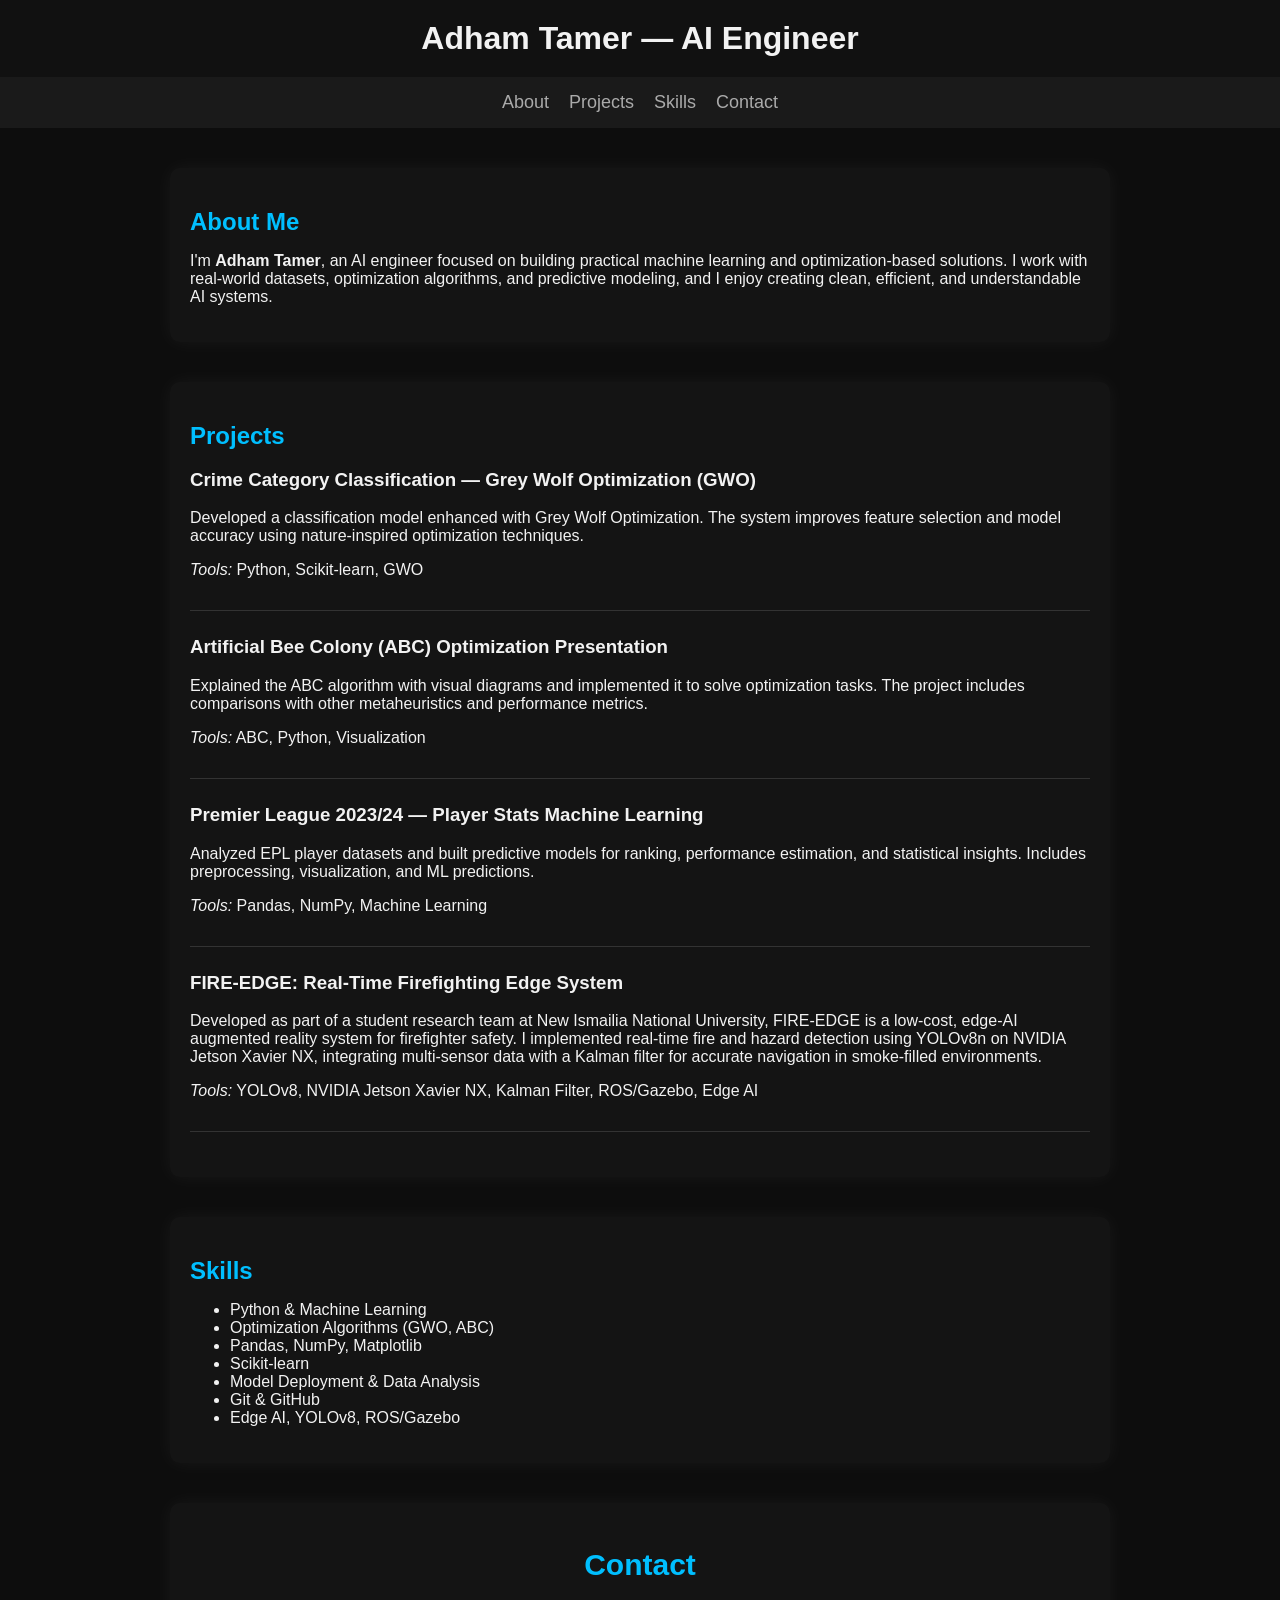
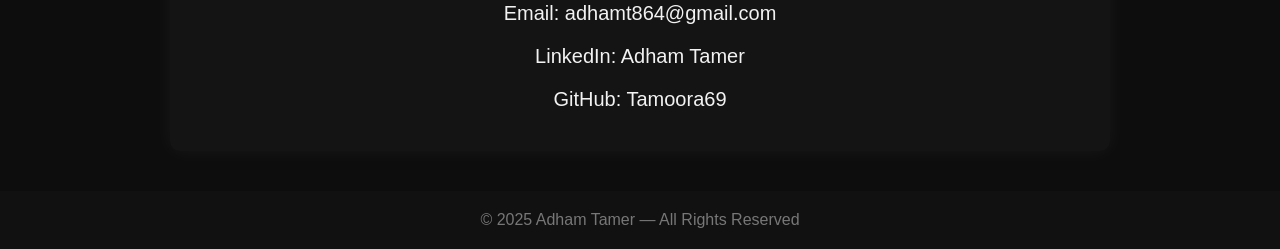
==== index.html @ f4a02a31 "Add files via upload" ====
<!DOCTYPE html>
<html lang="en">
<head>
  <meta charset="UTF-8" />
  <meta name="viewport" content="width=device-width, initial-scale=1.0" />
  <title>Adham Tamer - AI Engineer Portfolio</title>
  <style>
    body {
      margin: 0;
      font-family: Arial, sans-serif;
      background-color: #0d0d0d;
      color: #f2f2f2;
    }
    header {
      background: #111;
      padding: 20px;
      text-align: center;
      font-size: 32px;
      font-weight: bold;
    }
    nav {
      display: flex;
      justify-content: center;
      gap: 20px;
      padding: 15px;
      background: #1a1a1a;
    }
    nav a {
      color: #aaa;
      text-decoration: none;
      font-size: 18px;
    }
    nav a:hover {
      color: #00bfff;
    }
    section {
      max-width: 900px;
      margin: 40px auto;
      padding: 20px;
      background: #141414;
      border-radius: 10px;
      box-shadow: 0 0 20px rgba(255,255,255,0.05);
    }
    h2 {
      color: #00bfff;
      margin-bottom: 10px;
    }
    .project {
      margin-bottom: 25px;
      padding-bottom: 15px;
      border-bottom: 1px solid #333;
    }
    .contact {
      text-align: center;
      font-size: 20px;
    }
    footer {
      text-align: center;
      padding: 20px;
      background: #111;
      margin-top: 40px;
      color: #777;
    }
  </style>
</head>
<body>
  <header>Adham Tamer — AI Engineer</header>

  <nav>
    <a href="#about">About</a>
    <a href="#projects">Projects</a>
    <a href="#skills">Skills</a>
    <a href="#contact">Contact</a>
  </nav>

  <section id="about">
    <h2>About Me</h2>
    <p>I'm <strong>Adham Tamer</strong>, an AI engineer focused on building practical machine learning and optimization-based solutions. I work with real-world datasets, optimization algorithms, and predictive modeling, and I enjoy creating clean, efficient, and understandable AI systems.</p>
  </section>

  <section id="projects">
    <h2>Projects</h2>

    <div class="project">
      <h3>Crime Category Classification — Grey Wolf Optimization (GWO)</h3>
      <p>Developed a classification model enhanced with Grey Wolf Optimization. The system improves feature selection and model accuracy using nature-inspired optimization techniques.</p>
      <p><em>Tools:</em> Python, Scikit-learn, GWO</p>
    </div>

    <div class="project">
      <h3>Artificial Bee Colony (ABC) Optimization Presentation</h3>
      <p>Explained the ABC algorithm with visual diagrams and implemented it to solve optimization tasks. The project includes comparisons with other metaheuristics and performance metrics.</p>
      <p><em>Tools:</em> ABC, Python, Visualization</p>
    </div>

    <div class="project">
      <h3>Premier League 2023/24 — Player Stats Machine Learning</h3>
      <p>Analyzed EPL player datasets and built predictive models for ranking, performance estimation, and statistical insights. Includes preprocessing, visualization, and ML predictions.</p>
      <p><em>Tools:</em> Pandas, NumPy, Machine Learning</p>
    </div>

    <div class="project">
      <h3>FIRE-EDGE: Real-Time Firefighting Edge System</h3>
      <p>
        Developed as part of a student research team at New Ismailia National University, FIRE-EDGE is a low-cost, edge-AI augmented reality system for firefighter safety. I implemented real-time fire and hazard detection using YOLOv8n on NVIDIA Jetson Xavier NX, integrating multi-sensor data with a Kalman filter for accurate navigation in smoke-filled environments.
      </p>
      <p><em>Tools:</em> YOLOv8, NVIDIA Jetson Xavier NX, Kalman Filter, ROS/Gazebo, Edge AI</p>
    </div>
  </section>

  <section id="skills">
    <h2>Skills</h2>
    <ul>
      <li>Python & Machine Learning</li>
      <li>Optimization Algorithms (GWO, ABC)</li>
      <li>Pandas, NumPy, Matplotlib</li>
      <li>Scikit-learn</li>
      <li>Model Deployment & Data Analysis</li>
      <li>Git & GitHub</li>
      <li>Edge AI, YOLOv8, ROS/Gazebo</li>
    </ul>
  </section>

  <section id="contact" class="contact">
    <h2>Contact</h2>
    <p>Email: adhamt864@gmail.com</p>
    <p>LinkedIn: Adham Tamer</p>
    <p>GitHub: Tamoora69</p>
  </section>

  <footer>
    © 2025 Adham Tamer — All Rights Reserved
  </footer>
</body>
</html>
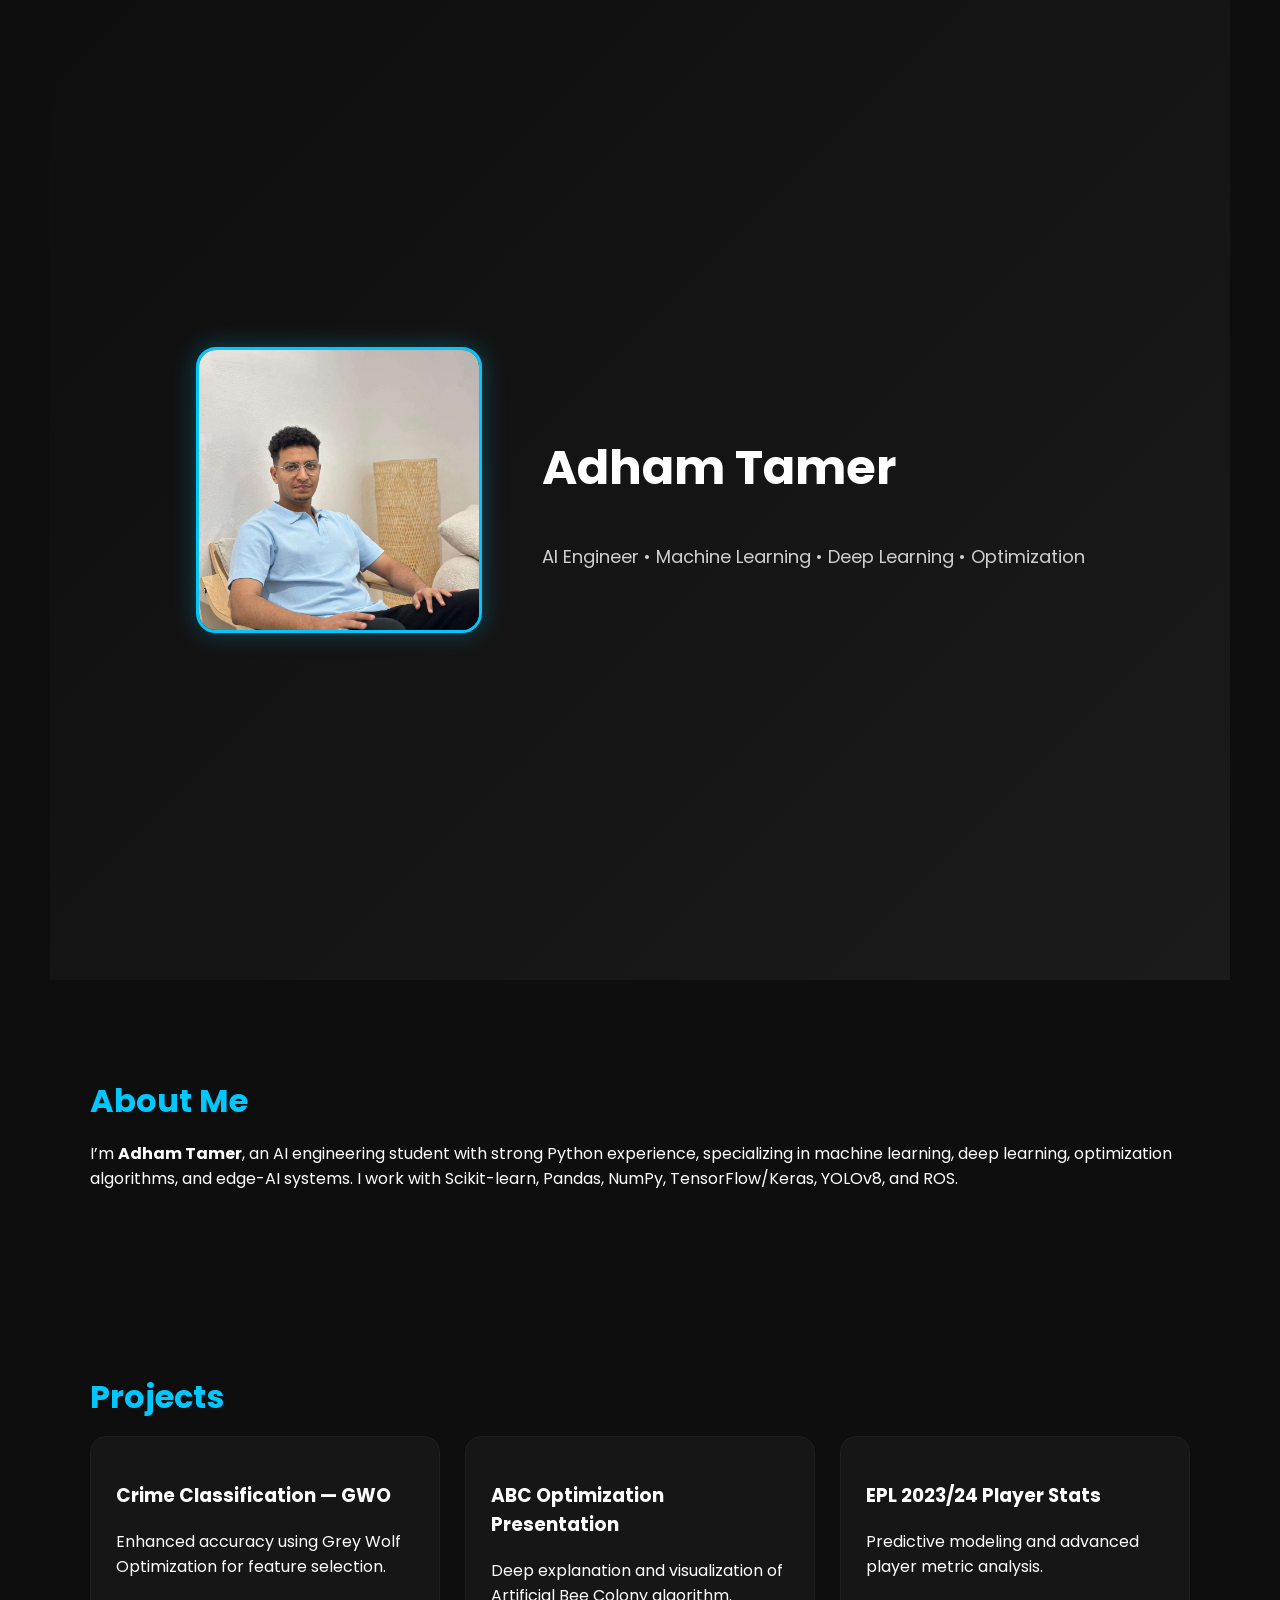
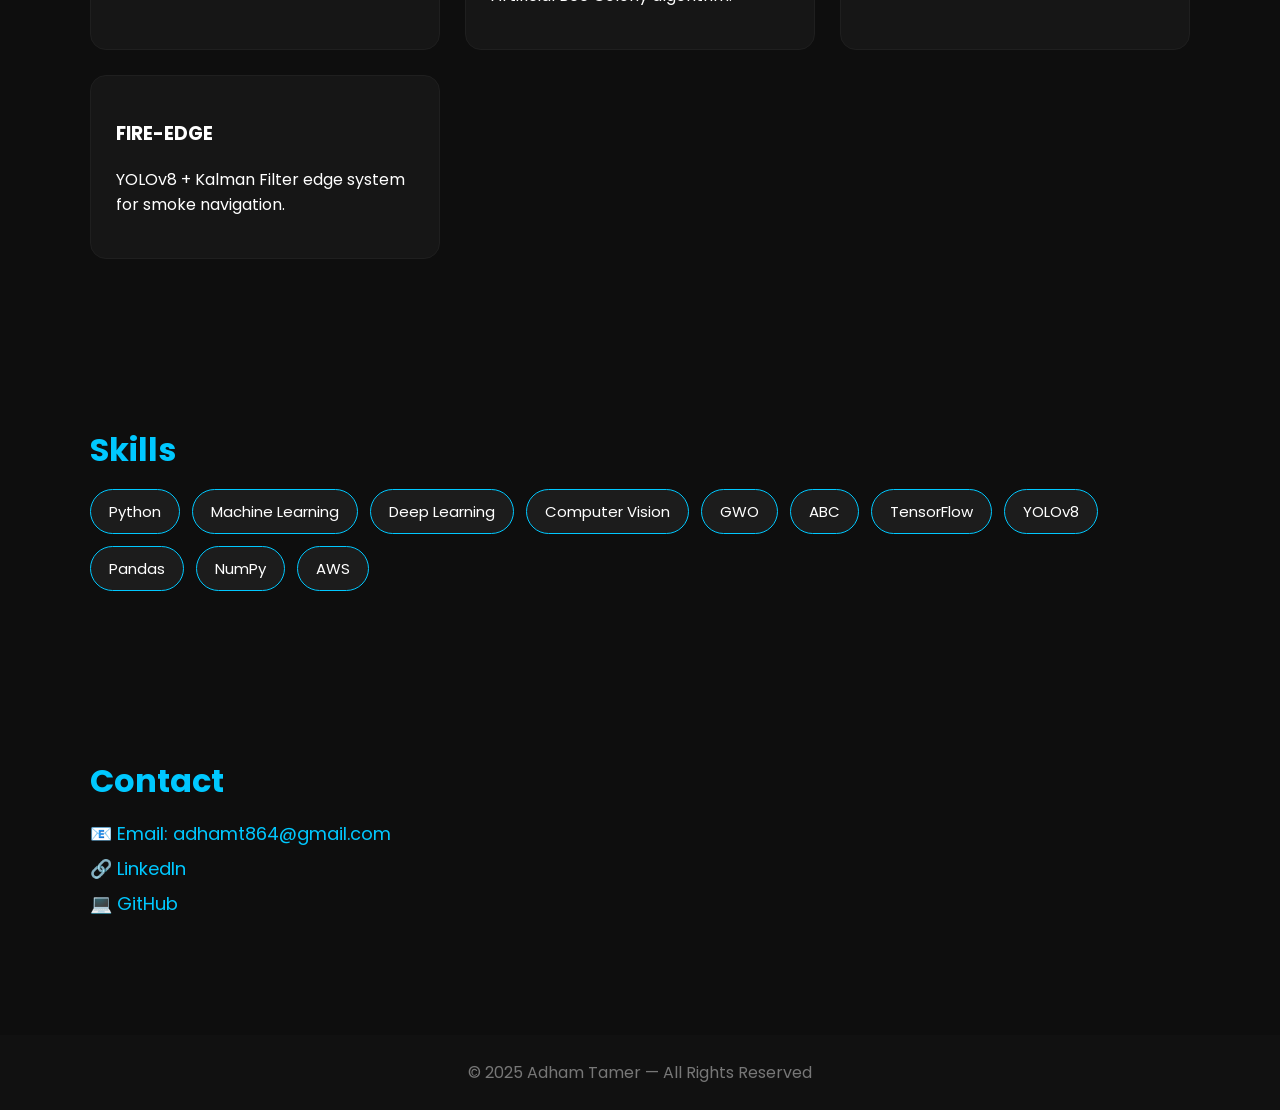
==== commit 6cc61482: "Update index.html" ====
--- a/index.html
+++ b/index.html
@@ -3,133 +3,187 @@
 <head>
   <meta charset="UTF-8" />
   <meta name="viewport" content="width=device-width, initial-scale=1.0" />
-  <title>Adham Tamer - AI Engineer Portfolio</title>
+  <title>Adham Tamer — Portfolio</title>
+  <link href="https://fonts.googleapis.com/css2?family=Poppins:wght@300;400;600;700&display=swap" rel="stylesheet">
+
   <style>
+    /* ===== Global ===== */
     body {
       margin: 0;
-      font-family: Arial, sans-serif;
-      background-color: #0d0d0d;
-      color: #f2f2f2;
+      font-family: 'Poppins', sans-serif;
+      background: #0e0e0e;
+      color: #fff;
     }
-    header {
-      background: #111;
-      padding: 20px;
-      text-align: center;
+
+    a { text-decoration: none; color: #00c8ff; }
+
+    /* ===== Hero Section (Modern Canva-style) ===== */
+    .hero {
+      height: 100vh;
+      display: flex;
+      align-items: center;
+      justify-content: center;
+      padding: 40px;
+      background: linear-gradient(135deg, #0e0e0e, #1b1b1b);
+    }
+
+    .hero-container {
+      display: flex;
+      align-items: center;
+      gap: 60px;
+      max-width: 1100px;
+    }
+
+    .hero-text h1 {
+      font-size: 48px;
+      font-weight: 700;
+    }
+
+    .hero-text p {
+      font-size: 18px;
+      color: #cfcfcf;
+    }
+
+    .hero img {
+      width: 280px;
+      height: 280px;
+      object-fit: cover;
+      border-radius: 20px;
+      border: 3px solid #00c8ff;
+      box-shadow: 0 0 25px rgba(0, 200, 255, 0.3);
+    }
+
+    /* ===== Section Titles ===== */
+    h2 {
       font-size: 32px;
-      font-weight: bold;
+      margin-bottom: 15px;
+      color: #00c8ff;
     }
-    nav {
+
+    section { padding: 70px 20px; max-width: 1100px; margin: auto; }
+
+    /* ===== Projects ===== */
+    .projects {
+      display: grid;
+      grid-template-columns: repeat(auto-fit, minmax(300px, 1fr));
+      gap: 25px;
+    }
+
+    .card {
+      background: #161616;
+      padding: 25px;
+      border-radius: 16px;
+      border: 1px solid #1f1f1f;
+      transition: 0.3s;
+    }
+
+    .card:hover {
+      transform: translateY(-5px);
+      box-shadow: 0 0 25px rgba(0, 200, 255, 0.2);
+    }
+
+    /* ===== Skills ===== */
+    .skills {
       display: flex;
-      justify-content: center;
-      gap: 20px;
-      padding: 15px;
-      background: #1a1a1a;
+      flex-wrap: wrap;
+      gap: 12px;
     }
-    nav a {
-      color: #aaa;
-      text-decoration: none;
-      font-size: 18px;
+
+    .skill {
+      background: #1c1c1c;
+      padding: 10px 18px;
+      border-radius: 30px;
+      border: 1px solid #00c8ff;
+      font-size: 15px;
     }
-    nav a:hover {
-      color: #00bfff;
-    }
-    section {
-      max-width: 900px;
-      margin: 40px auto;
-      padding: 20px;
-      background: #141414;
-      border-radius: 10px;
-      box-shadow: 0 0 20px rgba(255,255,255,0.05);
-    }
-    h2 {
-      color: #00bfff;
-      margin-bottom: 10px;
-    }
-    .project {
-      margin-bottom: 25px;
-      padding-bottom: 15px;
-      border-bottom: 1px solid #333;
-    }
-    .contact {
-      text-align: center;
-      font-size: 20px;
-    }
+
+    /* ===== Contact ===== */
+    .contact a { font-size: 18px; display: block; margin: 8px 0; }
+
+    /* ===== Footer ===== */
     footer {
       text-align: center;
-      padding: 20px;
+      padding: 25px;
       background: #111;
+      color: #777;
       margin-top: 40px;
-      color: #777;
     }
   </style>
 </head>
 <body>
-  <header>Adham Tamer — AI Engineer</header>
 
-  <nav>
-    <a href="#about">About</a>
-    <a href="#projects">Projects</a>
-    <a href="#skills">Skills</a>
-    <a href="#contact">Contact</a>
-  </nav>
-
-  <section id="about">
-    <h2>About Me</h2>
-    <p>I'm <strong>Adham Tamer</strong>, an AI engineer focused on building practical machine learning and optimization-based solutions. I work with real-world datasets, optimization algorithms, and predictive modeling, and I enjoy creating clean, efficient, and understandable AI systems.</p>
-  </section>
-
-  <section id="projects">
-    <h2>Projects</h2>
-
-    <div class="project">
-      <h3>Crime Category Classification — Grey Wolf Optimization (GWO)</h3>
-      <p>Developed a classification model enhanced with Grey Wolf Optimization. The system improves feature selection and model accuracy using nature-inspired optimization techniques.</p>
-      <p><em>Tools:</em> Python, Scikit-learn, GWO</p>
-    </div>
-
-    <div class="project">
-      <h3>Artificial Bee Colony (ABC) Optimization Presentation</h3>
-      <p>Explained the ABC algorithm with visual diagrams and implemented it to solve optimization tasks. The project includes comparisons with other metaheuristics and performance metrics.</p>
-      <p><em>Tools:</em> ABC, Python, Visualization</p>
-    </div>
-
-    <div class="project">
-      <h3>Premier League 2023/24 — Player Stats Machine Learning</h3>
-      <p>Analyzed EPL player datasets and built predictive models for ranking, performance estimation, and statistical insights. Includes preprocessing, visualization, and ML predictions.</p>
-      <p><em>Tools:</em> Pandas, NumPy, Machine Learning</p>
-    </div>
-
-    <div class="project">
-      <h3>FIRE-EDGE: Real-Time Firefighting Edge System</h3>
-      <p>
-        Developed as part of a student research team at New Ismailia National University, FIRE-EDGE is a low-cost, edge-AI augmented reality system for firefighter safety. I implemented real-time fire and hazard detection using YOLOv8n on NVIDIA Jetson Xavier NX, integrating multi-sensor data with a Kalman filter for accurate navigation in smoke-filled environments.
-      </p>
-      <p><em>Tools:</em> YOLOv8, NVIDIA Jetson Xavier NX, Kalman Filter, ROS/Gazebo, Edge AI</p>
+  <!-- ===== HERO ===== -->
+  <section class="hero">
+    <div class="hero-container">
+      <img src="adham.jpg" alt="Adham Tamer">
+      <div class="hero-text">
+        <h1>Adham Tamer</h1>
+        <p>AI Engineer • Machine Learning • Deep Learning • Optimization</p>
+      </div>
     </div>
   </section>
 
-  <section id="skills">
-    <h2>Skills</h2>
-    <ul>
-      <li>Python & Machine Learning</li>
-      <li>Optimization Algorithms (GWO, ABC)</li>
-      <li>Pandas, NumPy, Matplotlib</li>
-      <li>Scikit-learn</li>
-      <li>Model Deployment & Data Analysis</li>
-      <li>Git & GitHub</li>
-      <li>Edge AI, YOLOv8, ROS/Gazebo</li>
-    </ul>
+  <!-- ===== ABOUT ===== -->
+  <section>
+    <h2>About Me</h2>
+    <p>I’m <strong>Adham Tamer</strong>, an AI engineering student with strong Python experience, specializing in machine learning, deep learning, optimization algorithms, and edge-AI systems. I work with Scikit-learn, Pandas, NumPy, TensorFlow/Keras, YOLOv8, and ROS.</p>
   </section>
 
-  <section id="contact" class="contact">
-    <h2>Contact</h2>
-    <p>Email: adhamt864@gmail.com</p>
-    <p>LinkedIn: Adham Tamer</p>
-    <p>GitHub: Tamoora69</p>
+  <!-- ===== PROJECTS ===== -->
+  <section>
+    <h2>Projects</h2>
+
+    <div class="projects">
+      <div class="card">
+        <h3>Crime Classification — GWO</h3>
+        <p>Enhanced accuracy using Grey Wolf Optimization for feature selection.</p>
+      </div>
+
+      <div class="card">
+        <h3>ABC Optimization Presentation</h3>
+        <p>Deep explanation and visualization of Artificial Bee Colony algorithm.</p>
+      </div>
+
+      <div class="card">
+        <h3>EPL 2023/24 Player Stats</h3>
+        <p>Predictive modeling and advanced player metric analysis.</p>
+      </div>
+
+      <div class="card">
+        <h3>FIRE-EDGE</h3>
+        <p>YOLOv8 + Kalman Filter edge system for smoke navigation.</p>
+      </div>
+    </div>
   </section>
 
-  <footer>
-    © 2025 Adham Tamer — All Rights Reserved
-  </footer>
+  <!-- ===== SKILLS ===== -->
+  <section>
+    <h2>Skills</h2>
+
+    <div class="skills">
+      <span class="skill">Python</span>
+      <span class="skill">Machine Learning</span>
+      <span class="skill">Deep Learning</span>
+      <span class="skill">Computer Vision</span>
+      <span class="skill">GWO</span>
+      <span class="skill">ABC</span>
+      <span class="skill">TensorFlow</span>
+      <span class="skill">YOLOv8</span>
+      <span class="skill">Pandas</span>
+      <span class="skill">NumPy</span>
+      <span class="skill">AWS</span>
+    </div>
+  </section>
+
+  <!-- ===== CONTACT ===== -->
+  <section class="contact">
+    <h2>Contact</h2>
+    <a href="mailto:adhamt864@gmail.com">📧 Email: adhamt864@gmail.com</a>
+    <a href="https://www.linkedin.com/in/adhamtamer/" target="_blank">🔗 LinkedIn</a>
+    <a href="https://github.com/Tamoora69" target="_blank">💻 GitHub</a>
+  </section>
+
+  <footer>© 2025 Adham Tamer — All Rights Reserved</footer>
+
 </body>
 </html>
